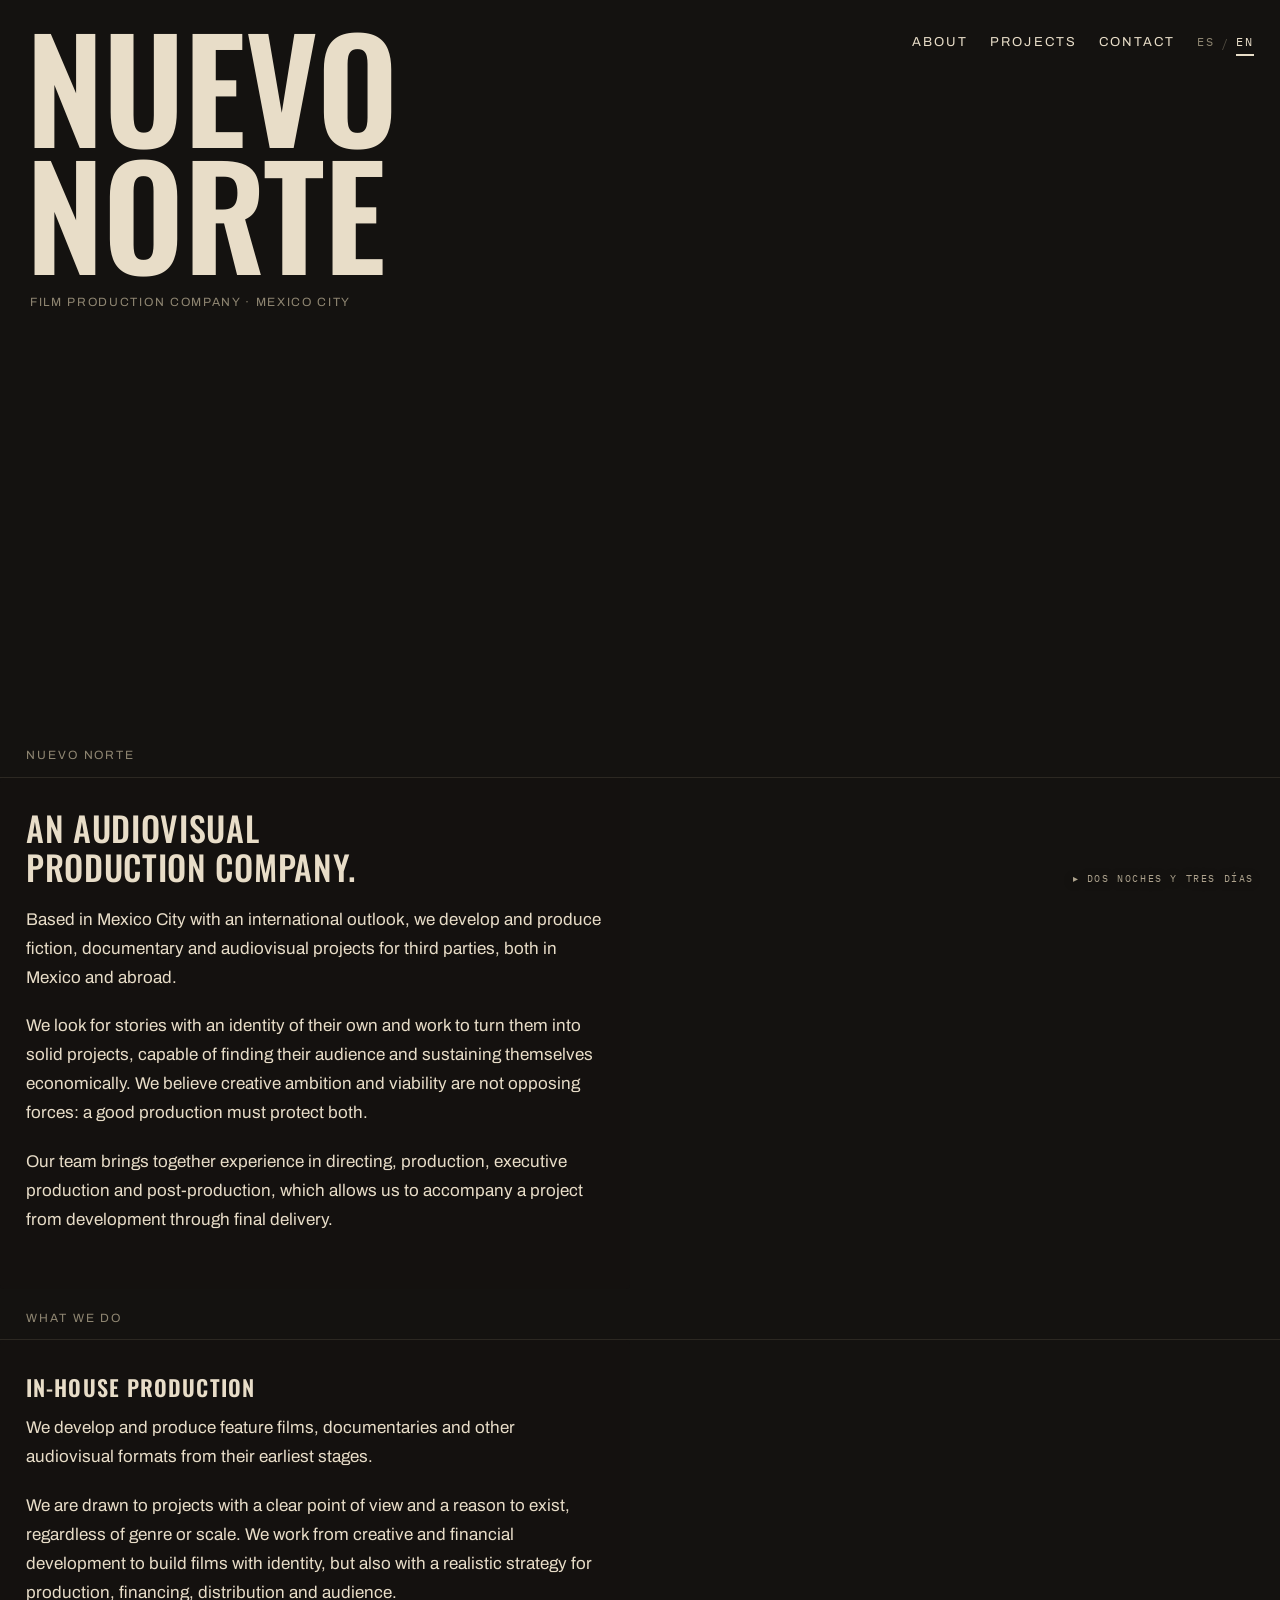
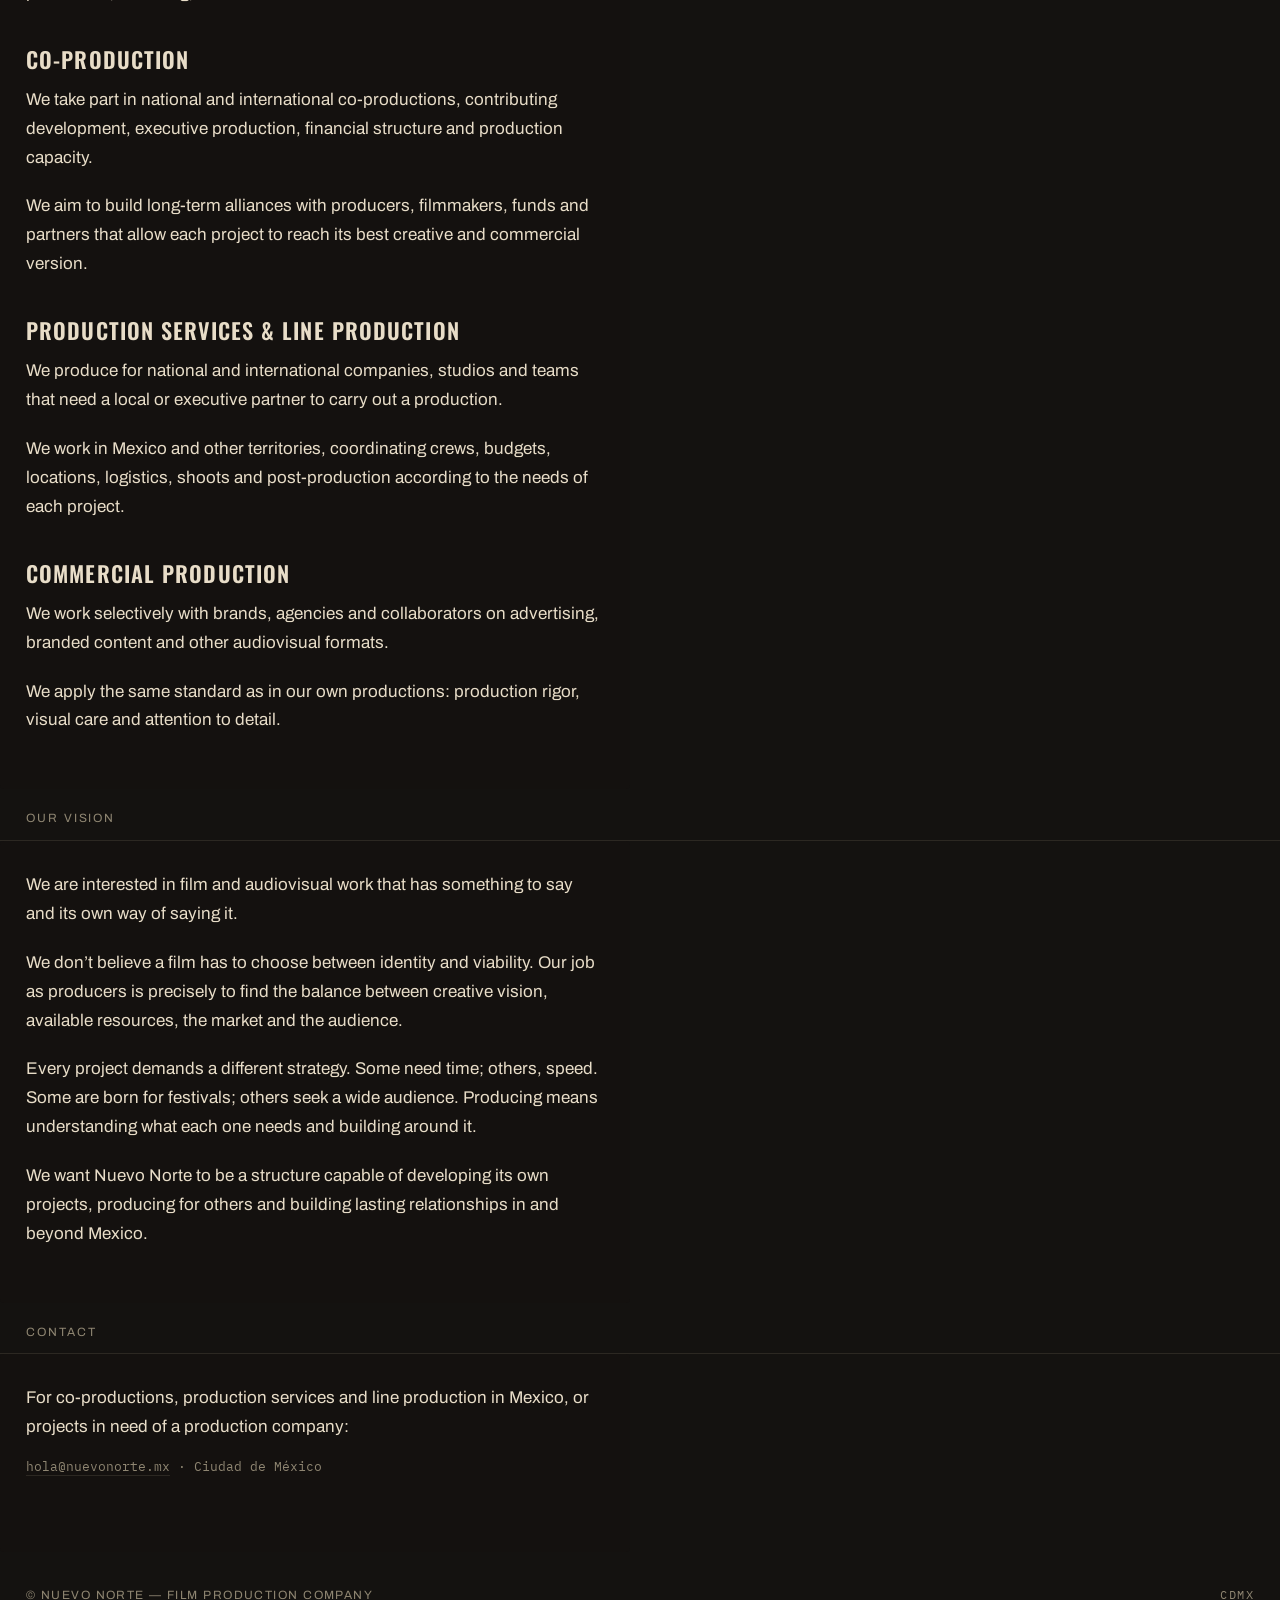
==== en/index.html @ 0685eb6e "Versión EN bajo /en/ + switch ES/EN (ES default) Co-Authored-By: Claude Fable 5 <noreply@anthropic.c" ====
<!doctype html>
<html lang="en">
<head>
<meta charset="utf-8">
<meta name="viewport" content="width=device-width,initial-scale=1">
<title>Nuevo Norte — Film Production Company</title>
<meta name="description" content="Film production company in Mexico City. Fiction and documentary; production services, line production and co-production.">
<link rel="canonical" href="https://nuevonorte.mx/en/">
<meta property="og:type" content="website">
<meta property="og:site_name" content="Nuevo Norte">
<meta property="og:title" content="Nuevo Norte — Casa productora de cine">
<meta property="og:description" content="Film production company in Mexico City. Fiction and documentary; production services, line production and co-production.">
<meta property="og:url" content="https://nuevonorte.mx/en/">
<link rel="icon" href="../favicon.svg" type="image/svg+xml">
<meta name="theme-color" content="#141210">
<link rel="preconnect" href="https://fonts.googleapis.com"><link rel="preconnect" href="https://fonts.gstatic.com" crossorigin><link href="https://fonts.googleapis.com/css2?family=Oswald:wght@500;600&family=Archivo:wght@400;500&family=IBM+Plex+Mono:wght@400&display=swap" rel="stylesheet">
<link rel="stylesheet" href="../style.css">
</head>
<body>
<header>
  <div>
    <h1 class="giant"><a href="index.html"><span>Nuevo</span><span>Norte</span></a></h1>
    <p class="sub">Film production company &middot; Mexico City</p>
  </div>
  <nav>
    <a href="index.html#casa">About</a>
    <a href="proyectos.html">Projects</a>
    <a href="index.html#contacto">Contact</a>
    <span class="navlang mono"><a href="../index.html">ES</a><i>/</i><a class="on">EN</a></span>
  </nav>
</header>
<div id="reel" aria-hidden="true"><video muted playsinline preload="auto" disablepictureinpicture></video><div class="veil"></div></div><div id="reelcap" class="mono"></div>
<script>
(function(){
  var VC=[
   {s:"../assets/reel/reel1.mp4",c:"Bajo el Mismo Sol"},
   {s:"../assets/reel/reel2.mp4",c:"Bajo el Mismo Sol"},
   {s:"../assets/reel/reel3.mp4",c:"Bajo el Mismo Sol"},
   {s:"../assets/reel/reel4.mp4",c:"Bajo el Mismo Sol"},
   {s:"../assets/reel/reel5.mp4",c:"Bajo el Mismo Sol"},
   {s:"../assets/reel/reel6.mp4",c:"Bajo el Mismo Sol"},
   {s:"../assets/reel/reel7_sentir.mp4",c:"El Sentir de las Monta\u00f1as"},
   {s:"../assets/reel/reel8_sentir.mp4",c:"El Sentir de las Monta\u00f1as"},
   {s:"../assets/reel/reel9_sentir.mp4",c:"El Sentir de las Monta\u00f1as"},
   {s:"../assets/reel/reel_2y3a.mp4",c:"Dos Noches y Tres D\u00edas"},
   {s:"../assets/reel/reel_2y3b.mp4",c:"Dos Noches y Tres D\u00edas"}];
  if(!matchMedia('(min-width:640px)').matches)return;
  if(matchMedia('(prefers-reduced-motion: reduce)').matches)return;
  for(var i=VC.length-1;i>0;i--){var j=Math.floor(Math.random()*(i+1)),t=VC[i];VC[i]=VC[j];VC[j]=t;}
  var wrap=document.getElementById('reel'),cap=document.getElementById('reelcap'),
      v=wrap.querySelector('video'),n=0;
  document.documentElement.classList.add('reel-on');
  document.body.classList.add('reel-on');
  function play(){
    var it=VC[n%VC.length];n++;
    v.src=it.s;v.load();cap.textContent='\u25b8 '+it.c;
    var p=v.play();if(p&&p.catch)p.catch(function(){});
  }
  v.addEventListener('playing',function(){wrap.classList.add('play');});
  v.addEventListener('ended',play);
  v.addEventListener('error',function(){play();});
  play();
})();
</script>

<div class="gatespace"></div>

<div class="seclabel" id="casa">Nuevo Norte</div>
<div class="prose">
  <p class="lead">An audiovisual production company.</p>
  <p>Based in Mexico City with an international outlook, we develop and produce
  fiction, documentary and audiovisual projects for third parties, both in
  Mexico and abroad.</p>
  <p>We look for stories with an identity of their own and work to turn them
  into solid projects, capable of finding their audience and sustaining
  themselves economically. We believe creative ambition and viability are not
  opposing forces: a good production must protect both.</p>
  <p>Our team brings together experience in directing, production, executive
  production and post-production, which allows us to accompany a project from
  development through final delivery.</p>
</div>

<div class="seclabel" id="hacemos">What we do</div>
<div class="prose">
  <h3>In-house production</h3>
  <p>We develop and produce feature films, documentaries and other audiovisual
  formats from their earliest stages.</p>
  <p>We are drawn to projects with a clear point of view and a reason to exist,
  regardless of genre or scale. We work from creative and financial
  development to build films with identity, but also with a realistic strategy
  for production, financing, distribution and audience.</p>
  <h3>Co-production</h3>
  <p>We take part in national and international co-productions, contributing
  development, executive production, financial structure and production
  capacity.</p>
  <p>We aim to build long-term alliances with producers, filmmakers, funds and
  partners that allow each project to reach its best creative and commercial
  version.</p>
  <h3>Production Services &amp; Line Production</h3>
  <p>We produce for national and international companies, studios and teams
  that need a local or executive partner to carry out a production.</p>
  <p>We work in Mexico and other territories, coordinating crews, budgets,
  locations, logistics, shoots and post-production according to the needs of
  each project.</p>
  <h3>Commercial production</h3>
  <p>We work selectively with brands, agencies and collaborators on
  advertising, branded content and other audiovisual formats.</p>
  <p>We apply the same standard as in our own productions: production rigor,
  visual care and attention to detail.</p>
</div>

<div class="seclabel" id="vision">Our vision</div>
<div class="prose">
  <p>We are interested in film and audiovisual work that has something to say
  and its own way of saying it.</p>
  <p>We don&rsquo;t believe a film has to choose between identity and viability. Our
  job as producers is precisely to find the balance between creative vision,
  available resources, the market and the audience.</p>
  <p>Every project demands a different strategy. Some need time; others, speed.
  Some are born for festivals; others seek a wide audience. Producing means
  understanding what each one needs and building around it.</p>
  <p>We want Nuevo Norte to be a structure capable of developing its own
  projects, producing for others and building lasting relationships in and
  beyond Mexico.</p>
</div>

<div class="seclabel" id="contacto">Contact</div>
<div class="contact">
  <p>For co-productions, production services and line production in Mexico, or
  projects in need of a production company:</p>
  <p class="mono"><a href="mailto:hola@nuevonorte.mx">hola@nuevonorte.mx</a> &middot; Ciudad de M&eacute;xico</p>
</div>
<footer>
  <span>&copy; Nuevo Norte &mdash; Film production company</span>
  <span class="mono">CDMX</span>
</footer>
</body>
</html>
---- style.css ----
:root{--cream:#e8ddc8;--ink:#141210;--muted:#8f8672;--line:#2c2822;--linec:#d5c9b0;--bg:#e8ddc8}
html.dark{--cream:#141210;--ink:#e8ddc8;--linec:#2c2822;--bg:#141210}
#mode{cursor:pointer}
*{box-sizing:border-box}
html{scroll-behavior:smooth}
body{margin:0;display:flex;flex-direction:column;min-height:100vh;
  background:var(--bg);color:var(--ink);
  font:16px/1.55 "Archivo",-apple-system,Helvetica,Arial,sans-serif}
a{color:inherit;text-decoration:none}
.mono{font-family:"IBM Plex Mono",ui-monospace,Menlo,monospace}

/* ---------- header ---------- */
header{display:flex;justify-content:space-between;align-items:flex-start;
  padding:22px 26px 0}
header nav{display:flex;gap:22px;font-size:13px;letter-spacing:.16em;
  text-transform:uppercase;padding-top:10px;flex-wrap:wrap}
.gatespace{height:62vh}
header nav a{border-bottom:2px solid transparent;padding-bottom:3px}
header nav a:hover,header nav a.on{border-color:var(--ink)}
/* interruptor de idioma, junto al ◐ */
header nav .navlang{display:inline-flex;align-items:center;font-size:12px;
  letter-spacing:.16em;color:var(--muted)}
header nav .navlang a{border-bottom:2px solid transparent;padding-bottom:3px}
header nav .navlang a.on{color:var(--ink);border-color:var(--ink)}
header nav .navlang i{font-style:normal;opacity:.5;margin:0 6px}
.giant{font-family:"Oswald","Arial Narrow",sans-serif;font-weight:600;
  text-transform:uppercase;line-height:.9;letter-spacing:-.005em;margin:0;
  font-size:clamp(56px,11vw,150px)}
.giant a{display:block}
/* alineación óptica: en Oswald la T, F y V traen distinto aire a la
   izquierda (12, 61 y 22 milésimas de em); estos márgenes lo anulan
   para que las tres líneas arranquen en la misma vertical */
.giant span{display:block}
.giant .gt{margin-left:-.012em}
.giant .gf{margin-left:-.061em}
.giant .gv{margin-left:-.022em}
.sub{margin:18px 0 0 4px;font-size:12px;letter-spacing:.14em;
  text-transform:uppercase;color:var(--muted)}

/* ---------- index band ---------- */
.band{background:#141210;color:#e8ddc8}

.cells{display:grid;grid-template-columns:repeat(3,1fr)}
.cell{position:relative;aspect-ratio:4/3;overflow:hidden;display:block;
  border-right:1px solid var(--line);border-bottom:1px solid var(--line)}
.cell img{position:absolute;inset:0;width:100%;height:100%;object-fit:cover;
  opacity:0;transform:scale(1.03);transition:opacity .45s,transform .8s}
.cell:hover img,.cell:focus-visible img{opacity:1;transform:scale(1)}
.cell .idx{position:absolute;left:16px;top:14px;z-index:2;font-size:11px;
  color:var(--muted)}
.cell .t{position:absolute;left:16px;bottom:36px;z-index:2;
  font-family:"Oswald","Arial Narrow",sans-serif;font-weight:500;font-size:22px;
  text-transform:uppercase;letter-spacing:.04em;line-height:1.05;max-width:85%}
.cell .m{position:absolute;left:16px;bottom:14px;z-index:2;font-size:11px;
  color:var(--muted)}
.cell:hover .t,.cell:hover .m,.cell:hover .idx{text-shadow:0 1px 14px rgba(0,0,0,.65)}
.cell:hover .m,.cell:hover .idx{color:#e8ddc8}


/* ---------- featured film cell ---------- */
.feature{position:relative;display:block;aspect-ratio:21/9;overflow:hidden;
  border-bottom:1px solid var(--line)}
.feature video{position:absolute;inset:0;width:100%;height:100%;object-fit:cover;opacity:.85}
.feature:hover video{opacity:1}
.feature img{position:absolute;inset:0;width:100%;height:100%;object-fit:cover;
  opacity:0;transform:scale(1.02);transition:opacity .45s,transform .8s}
.feature:hover img,.feature:focus-visible img{opacity:1;transform:scale(1)}
.feature .t{position:absolute;left:26px;bottom:44px;z-index:2;
  font-family:"Oswald","Arial Narrow",sans-serif;font-weight:600;
  font-size:clamp(30px,5vw,64px);text-transform:uppercase;letter-spacing:.03em;
  line-height:1}
.feature .m{position:absolute;left:26px;bottom:18px;z-index:2;font-size:11px;
  color:var(--muted)}
.feature:hover .t,.feature:hover .m{text-shadow:0 1px 18px rgba(0,0,0,.7)}
.feature:hover .m{color:#e8ddc8}
.seclabel{padding:20px 26px 12px;font-size:12px;letter-spacing:.16em;
  text-transform:uppercase;color:var(--muted);border-bottom:1px solid var(--line)}
.band .seclabel{border-top:1px solid var(--line)}

/* ---------- portada ---------- */
.gate .feature{aspect-ratio:21/8}
.gate .feature img{opacity:.55}
.feature img.gs,.cell img.gs{opacity:0;transform:none;
  transition:opacity 1.2s ease}
.feature img.gs.on,.cell img.gs.on{opacity:1;animation:kb 9s ease-out forwards}
.cell.live .t,.cell.live .m,.cell.live .idx{
  text-shadow:0 1px 14px rgba(0,0,0,.65)}
.cell.live .m,.cell.live .idx{color:#e8ddc8}
.feature.live .t,.feature.live .m{text-shadow:0 1px 18px rgba(0,0,0,.7)}
.feature.live .m{color:#e8ddc8}
@keyframes kb{from{transform:scale(1.04)}
  to{transform:scale(1.13) translate(-1.5%,1%)}}
@media(prefers-reduced-motion:reduce){.feature img.gs.on{animation:none}}
.gate .feature:hover img{opacity:1}
/* puertas solo-palabras: sin imágenes; en la portada el reel se ve a través */
html.reel-on .textgate{background:transparent}
.textgate .feature{aspect-ratio:auto;min-height:120px;background:transparent;
  border-top:1px solid var(--linec)}
/* portada: solo las tres palabras, sin líneas ni conteos, altura como las portadas originales */
.herogate .feature{border:0;aspect-ratio:21/8}
.textgate .feature:hover .t{letter-spacing:.02em;color:#fff}
.textgate .feature .t{text-shadow:0 1px 24px rgba(0,0,0,.65)}

/* ---------- reel de fondo (portada y cv) ---------- */
html.reel-on{background:#141210}
body.reel-on{--ink:#e8ddc8;--muted:#8f8672;--linec:#2c2822;background:transparent}
body.reel-on .band{background:rgba(20,18,16,.62)}
body.reel-on .band.textgate{background:transparent}
body.reel-on .cv{background:rgba(20,18,16,.55);border-radius:4px;
  padding-left:26px;padding-right:26px}
body.reel-on footer{padding-bottom:64px}
#reel{position:fixed;inset:0;z-index:-2;overflow:hidden;background:#141210;
  opacity:0;transition:opacity .6s ease}
body.reel-on #reel{opacity:1}
#reel video{width:100%;height:100%;object-fit:cover;display:block;
  opacity:0;transition:opacity .6s ease}
#reel.play video{opacity:1}
#reel .veil{position:absolute;inset:0;
  background:linear-gradient(180deg,rgba(20,18,16,.8),rgba(20,18,16,.62) 45%,
    rgba(20,18,16,.88))}
#reelcap{position:fixed;right:26px;bottom:14px;z-index:3;font-size:10px;
  letter-spacing:.16em;text-transform:uppercase;color:#c9bda4;opacity:0;
  transition:opacity .6s ease;pointer-events:none;max-width:70vw;
  text-align:right;text-shadow:0 1px 10px rgba(0,0,0,.8)}
body.reel-on #reelcap{opacity:.85}
#reel img{position:absolute;inset:0;width:100%;height:100%;
  object-fit:cover;opacity:0;transition:opacity .7s ease}
#reel.imgon img{opacity:1;animation:kb 12s ease-out forwards}
body.reel-on .info{text-shadow:0 1px 16px rgba(0,0,0,.8)}
body.reel-on .info .mono{color:#c9bda4}

/* ---------- video ---------- */
.player{background:#141210;padding:0}
.player video{width:100%;display:block;max-height:82vh}
.vwrap{position:relative;width:100%;aspect-ratio:16/9}
.vwrap iframe{position:absolute;inset:0;width:100%;height:100%;border:0}
.gallery .player{max-width:1100px;margin:0 auto 56px;padding:0 26px}

/* ---------- botones enlace ---------- */
.btns{display:flex;gap:14px;flex-wrap:wrap;margin-top:22px}
.btns a{display:inline-block;border:1px solid var(--ink);padding:10px 18px;
  font-size:12px;letter-spacing:.14em;text-transform:uppercase}
.btns a:hover{background:var(--ink);color:var(--bg)}

/* ---------- project page ---------- */
.phead{padding:26px 26px 30px}
.ptitle{font-family:"Oswald","Arial Narrow",sans-serif;font-weight:600;
  text-transform:uppercase;line-height:.95;margin:20px 0 14px;
  font-size:clamp(38px,7vw,92px)}
.pmeta{display:flex;gap:26px;flex-wrap:wrap;font-size:12px;letter-spacing:.12em;
  text-transform:uppercase;color:var(--muted)}
.pnotes{max-width:62ch;margin:22px 0 0;font-size:15px;line-height:1.65}
.gallery{background:#141210;padding:56px 0}
.gallery figure{margin:0 auto 56px;max-width:1100px;padding:0 26px}
.gallery figure:last-child{margin-bottom:0}
.gallery img{width:100%;height:auto;display:block}
.gallery .n{color:var(--muted);font-size:11px;margin-top:10px;letter-spacing:.08em}

/* ---------- lightbox (foto en grande, fondo negro) ---------- */
.gallery figure img{cursor:zoom-in}
.lb{position:fixed;inset:0;background:#000;display:none;align-items:center;
  justify-content:center;z-index:60}
.lb.on{display:flex}
.lb img{max-width:94vw;max-height:92vh;display:block;cursor:e-resize}
.lb button{position:absolute;background:none;border:0;color:#e8ddc8;
  font-family:inherit;font-size:26px;line-height:1;cursor:pointer;
  padding:18px;opacity:.6;transition:opacity .2s}
.lb button:hover{opacity:1}
.lbx{top:10px;right:12px;font-size:30px}
.lbp{left:6px;top:50%;transform:translateY(-50%)}
.lbn{right:6px;top:50%;transform:translateY(-50%)}
.lbc{position:absolute;bottom:16px;left:0;right:0;text-align:center;
  color:#8a8378;font-size:11px;letter-spacing:.12em}
@media(max-width:640px){.lbp,.lbn{display:none}}
.pnav{display:flex;justify-content:space-between;padding:26px;font-size:12px;
  letter-spacing:.12em;text-transform:uppercase}
.pnav a:hover{border-bottom:2px solid var(--ink)}

/* ---------- info ---------- */
.info{padding:30px 26px 60px;max-width:70ch}
.info p{font-size:17px;line-height:1.7}
.info .mono{color:var(--muted);font-size:13px}

/* ---------- cv ---------- */
.cv{padding:10px 26px 60px;max-width:860px}
.cv .cvhead{margin:24px 0 8px;font-size:17px}
.cv .cvcontact{color:var(--muted);font-size:15px;margin-bottom:8px}
.cv h3{font-family:"Oswald","Arial Narrow",sans-serif;font-weight:600;
  text-transform:uppercase;letter-spacing:.06em;font-size:26px;
  margin:44px 0 6px;border-bottom:2px solid var(--ink);padding-bottom:8px}
.cv dl{margin:0}
.cv .cvrow{display:flex;justify-content:space-between;gap:24px;align-items:baseline;
  padding:12px 0;border-bottom:1px solid var(--linec)}
.cv .cvrow dt{font-size:17px;flex:1 1 auto;min-width:0}
.cv .cvrow dd{margin:0;font-size:14px;color:var(--muted);letter-spacing:.08em;
  text-transform:uppercase;flex:none;white-space:nowrap}
.cv .cvmeta{font-size:13px;color:var(--muted);letter-spacing:.08em;
  text-transform:uppercase;margin-top:3px}
.cv .cvgroup{margin:22px 0 4px;font-size:20px;letter-spacing:.14em;
  text-transform:uppercase;color:var(--muted)}
.cv .cvdetail{font-size:15px;color:var(--muted);margin-top:2px}
.cv .cvlang{margin:6px 0 0;font-size:11px;letter-spacing:.16em;
  text-transform:uppercase;color:var(--muted)}
.cv .cvlang a{border-bottom:1px solid transparent;padding-bottom:2px}
.cv .cvlang a:hover{border-color:var(--muted)}
.cv .cvlang a.on{color:var(--ink);border-color:var(--ink)}
.cv .cvlang i{font-style:normal;opacity:.5;margin:0 8px}
.cv dt a{border-bottom:1px solid var(--linec)}
.cv dt a:hover{border-color:var(--ink)}
@media(max-width:640px){.cv .cvrow{flex-direction:column;gap:2px}
  .cv .cvrow dd{white-space:normal}}

footer{display:flex;justify-content:space-between;flex-wrap:wrap;gap:10px;
  margin-top:auto;padding:34px 26px;font-size:12px;letter-spacing:.12em;text-transform:uppercase;
  color:var(--muted)}
footer a:hover{color:var(--ink)}
.band+footer{border-top:none}
@media(max-width:900px){.cells{grid-template-columns:repeat(2,1fr)}}
@media(max-width:560px){
  .cells{grid-template-columns:1fr}
  .gatespace{height:44vh}
  .cell img{opacity:1;transform:none}
  .cell .m,.cell .idx{color:#e8ddc8}
  .cell .t,.cell .m,.cell .idx{text-shadow:0 1px 14px rgba(0,0,0,.65)}
  .feature img,.gate .feature img{opacity:1}
  .feature .t,.feature .m{text-shadow:0 1px 18px rgba(0,0,0,.7)}
}
/* móvil: menú chico arriba a la derecha, junto al nombre (como escritorio) */
@media(max-width:639px){
  header{padding:16px 16px 0}
  header nav{font-size:10px;letter-spacing:.12em;gap:7px 12px;
    padding-top:4px;justify-content:flex-end;text-align:right;
    flex:0 1 46%}
}
@media(prefers-reduced-motion:reduce){*{transition:none!important}}

/* ---------- Nuevo Norte ---------- */
.prose{padding:30px 26px 54px;max-width:70ch}
.prose p{font-size:17px;line-height:1.7;margin:0 0 20px}
.prose p:last-child{margin-bottom:0}
.prose .lead{font-family:"Oswald","Arial Narrow",sans-serif;font-weight:500;
  text-transform:uppercase;font-size:clamp(22px,3.4vw,34px);line-height:1.15;
  letter-spacing:.02em;max-width:24ch;text-wrap:balance}
.proj{display:block;padding:34px 26px 30px;border-bottom:1px solid var(--line)}
.proj:last-child{border-bottom:none}
.proj .t{font-family:"Oswald","Arial Narrow",sans-serif;font-weight:600;
  font-size:clamp(30px,5vw,64px);text-transform:uppercase;letter-spacing:.03em;
  line-height:1;margin:0 0 12px;color:#e8ddc8}
.proj .m{display:flex;gap:26px;flex-wrap:wrap;font-size:11px;letter-spacing:.12em;
  text-transform:uppercase;color:#8f8672;margin-bottom:14px}
.proj .n{max-width:62ch;font-size:15px;line-height:1.65;margin:0;color:#cfc4ac}
a.proj:hover .t{letter-spacing:.05em}
a.proj:hover .m{color:#e8ddc8}
.contact{padding:30px 26px 60px;max-width:70ch}
.contact p{font-size:17px;line-height:1.7;margin:0 0 14px}
.contact .mono{color:var(--muted);font-size:13px}
.contact a{border-bottom:1px solid var(--linec)}
.contact a:hover{border-color:var(--ink)}
body.reel-on .prose,body.reel-on .contact{background:rgba(20,18,16,.55);
  border-radius:4px}
body.reel-on .seclabel{border-color:var(--linec)}
.gatespace{height:46vh}
@media(max-width:639px){.gatespace{height:20vh}}
/* proyectos como portadas (estilo film.html) */
.band .feature{border-bottom:1px solid var(--line)}
.band .feature video{opacity:.85}
.band .feature:hover video{opacity:1}
.band .feature .t{color:#e8ddc8}
.band .feature .m{max-width:85%}
.feature.txt{aspect-ratio:auto;min-height:180px;display:flex;flex-direction:column;
  justify-content:flex-end;padding:0 0 0 0}
.feature.txt .t{position:static;margin:0 0 8px 26px;padding-top:44px}
.feature.txt .m{position:static;margin:0 0 18px 26px}
.feature.txt:hover .t{letter-spacing:.05em}
@media(max-width:560px){.band .feature .m{position:absolute;bottom:14px}}
.feature.still img{opacity:.8;transform:none}
.feature.still:hover img{opacity:1}
.nflip{display:inline-block;transform:scaleX(-1)}
.prose h3{font-family:"Oswald","Arial Narrow",sans-serif;font-weight:600;
  text-transform:uppercase;letter-spacing:.05em;font-size:22px;margin:34px 0 10px}
.prose h3:first-child{margin-top:0}
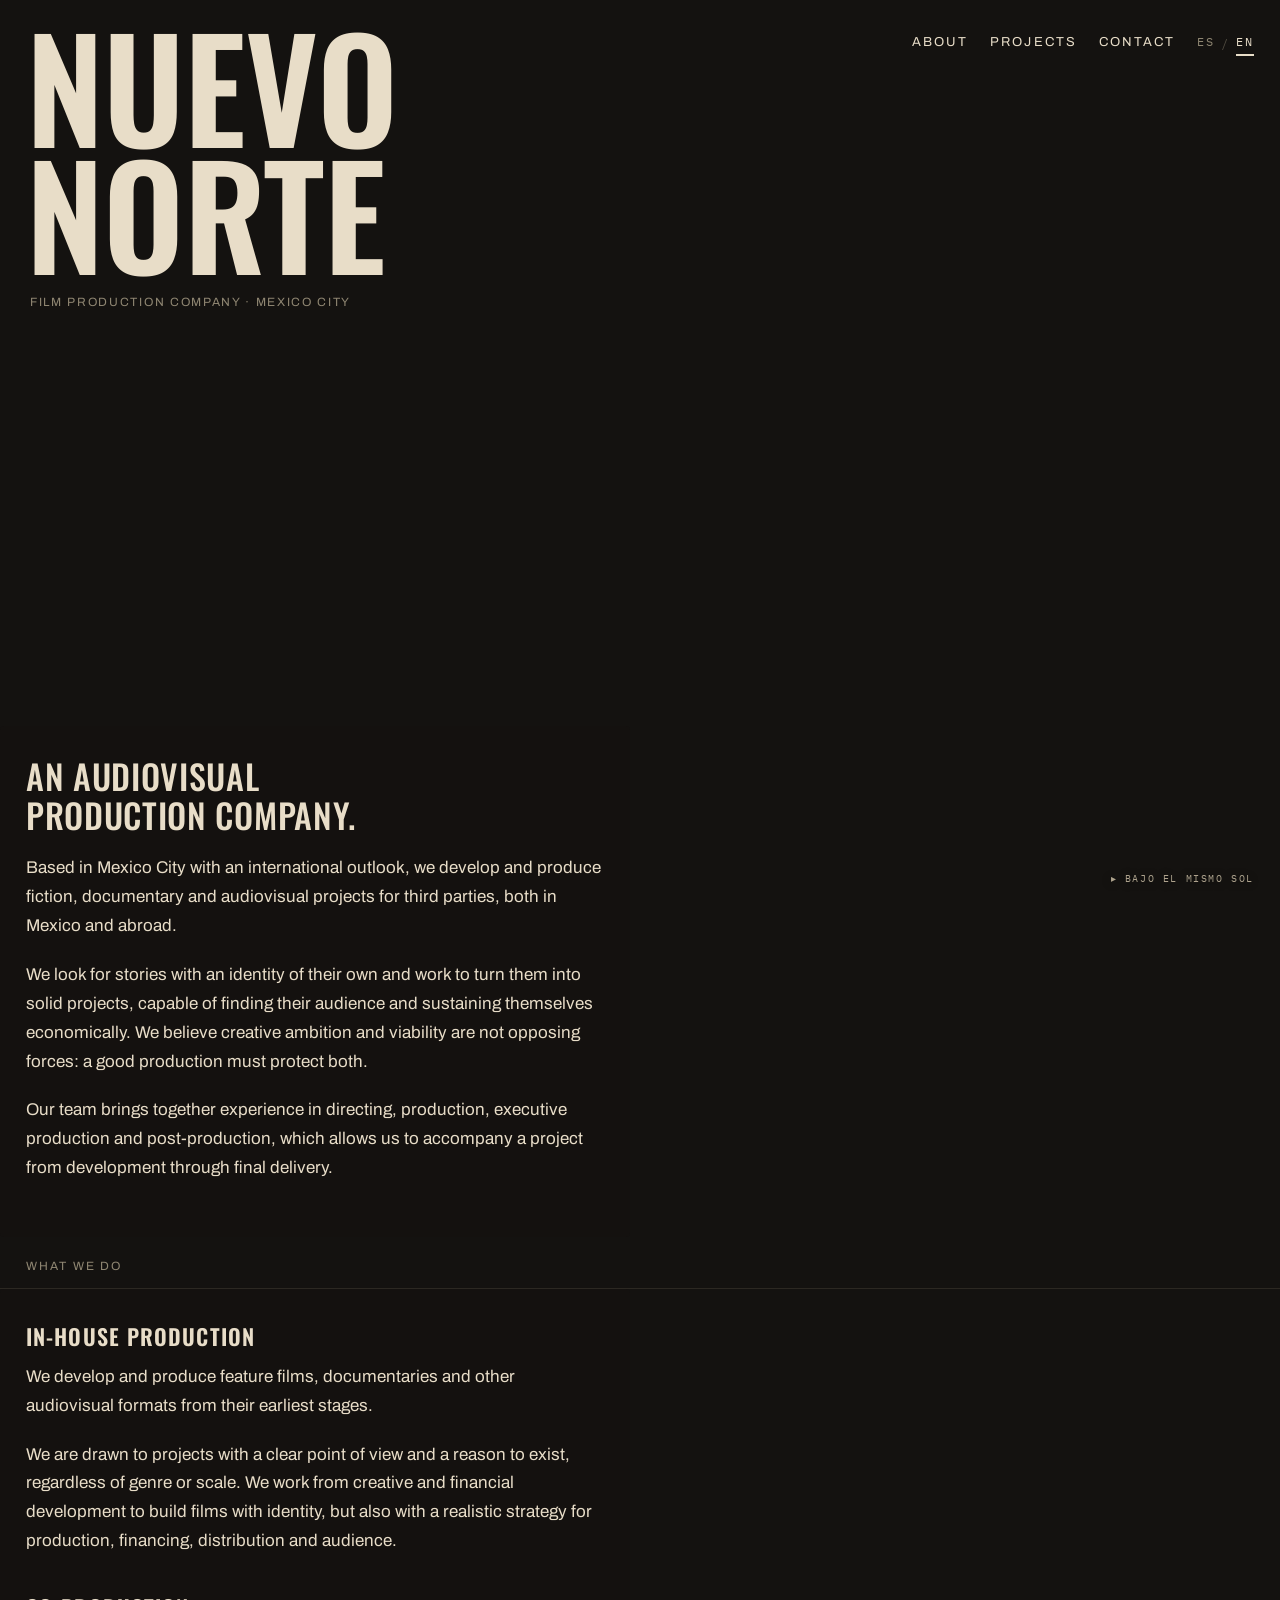
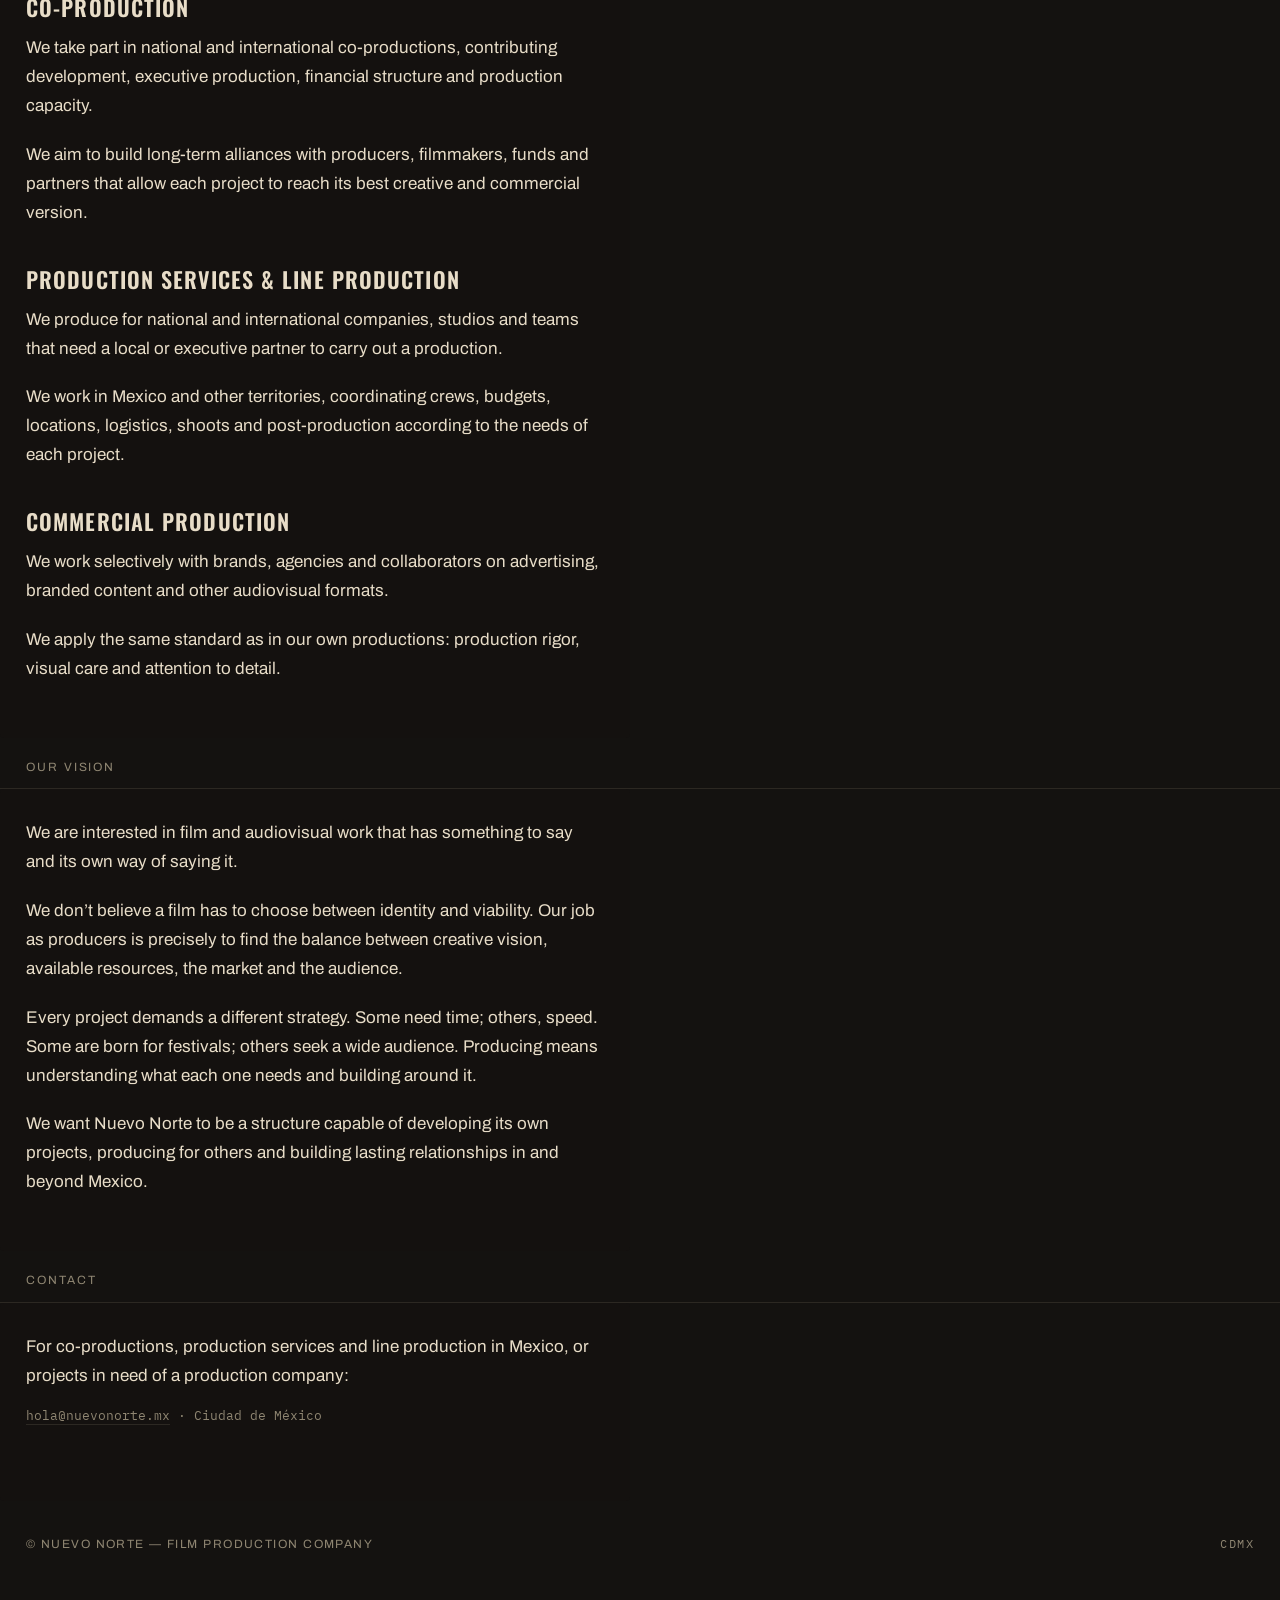
==== commit 42960791: "Quitar la etiqueta 'Nuevo Norte' antes de la seccion La Casa (ES y EN) Co-Authored-By: Claude Fable " ====
--- a/en/index.html
+++ b/en/index.html
@@ -65,8 +65,7 @@
 
 <div class="gatespace"></div>
 
-<div class="seclabel" id="casa">Nuevo Norte</div>
-<div class="prose">
+<div class="prose" id="casa">
   <p class="lead">An audiovisual production company.</p>
   <p>Based in Mexico City with an international outlook, we develop and produce
   fiction, documentary and audiovisual projects for third parties, both in
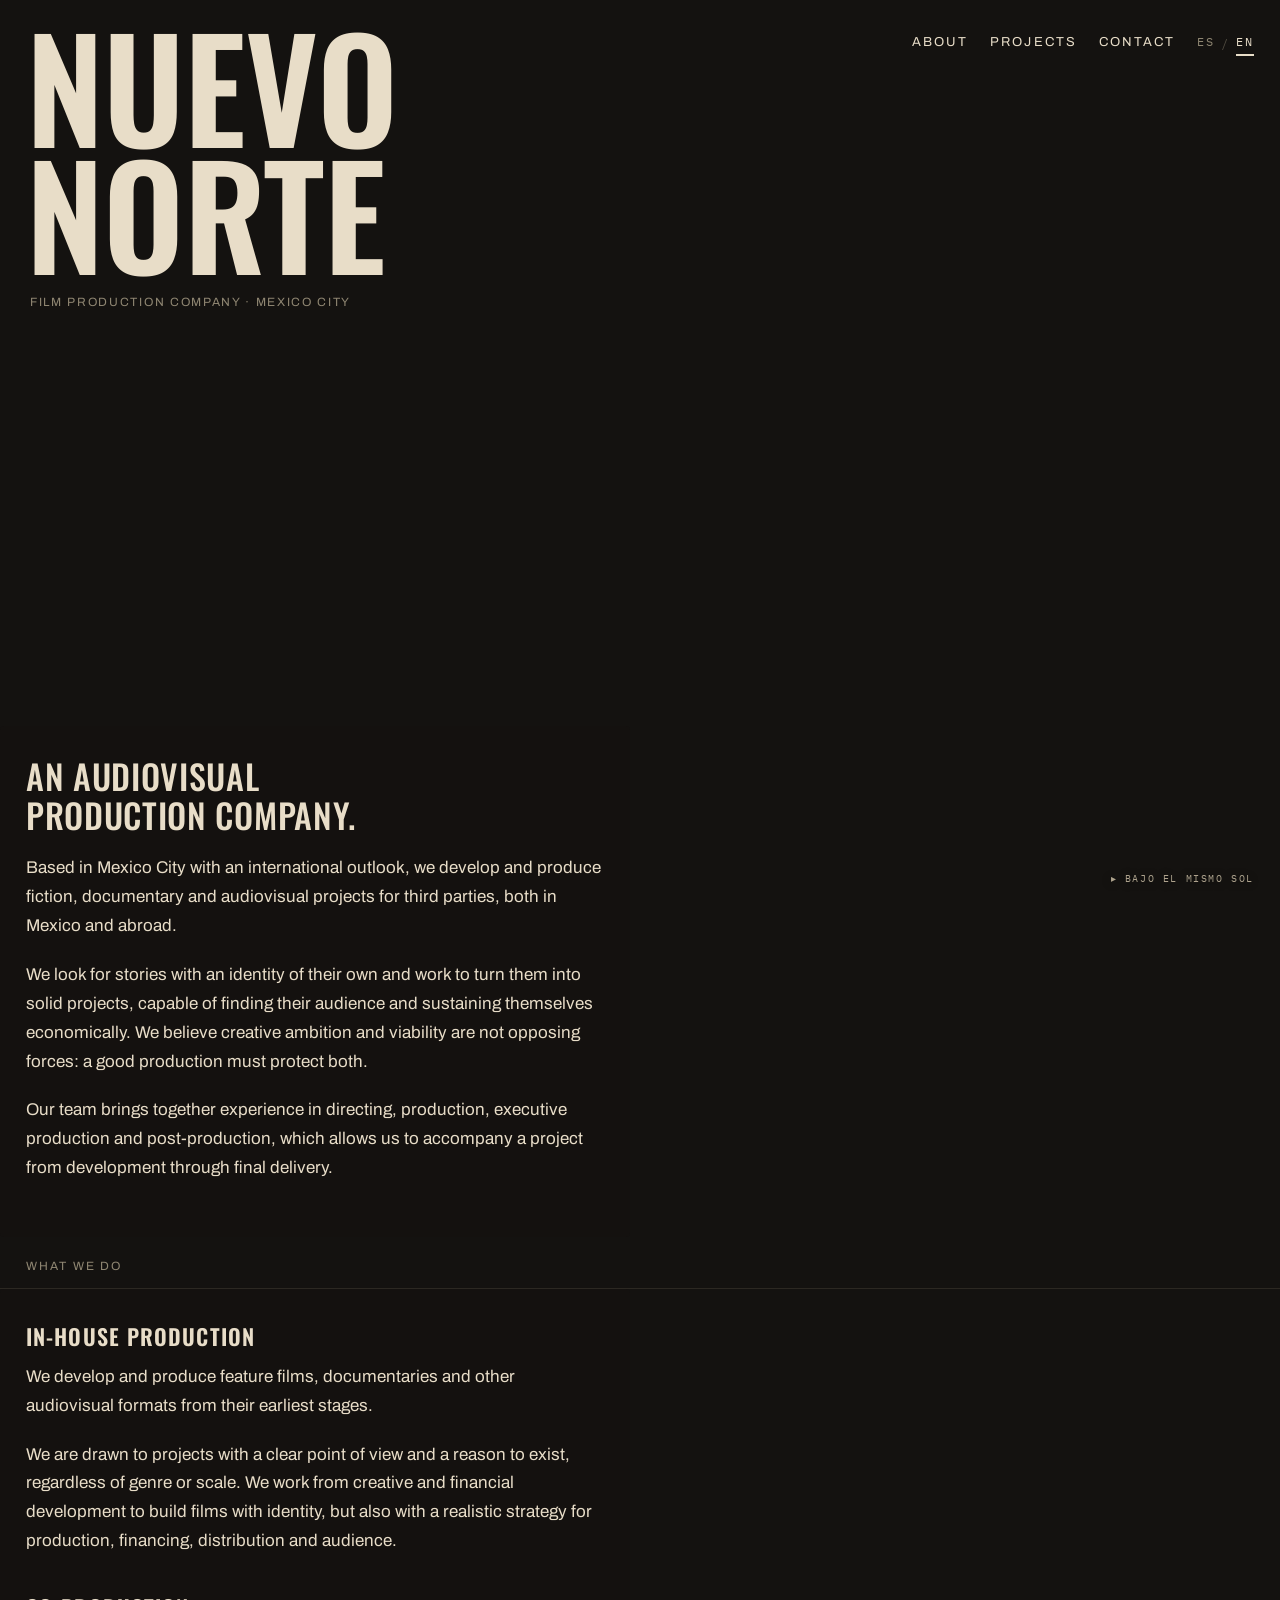
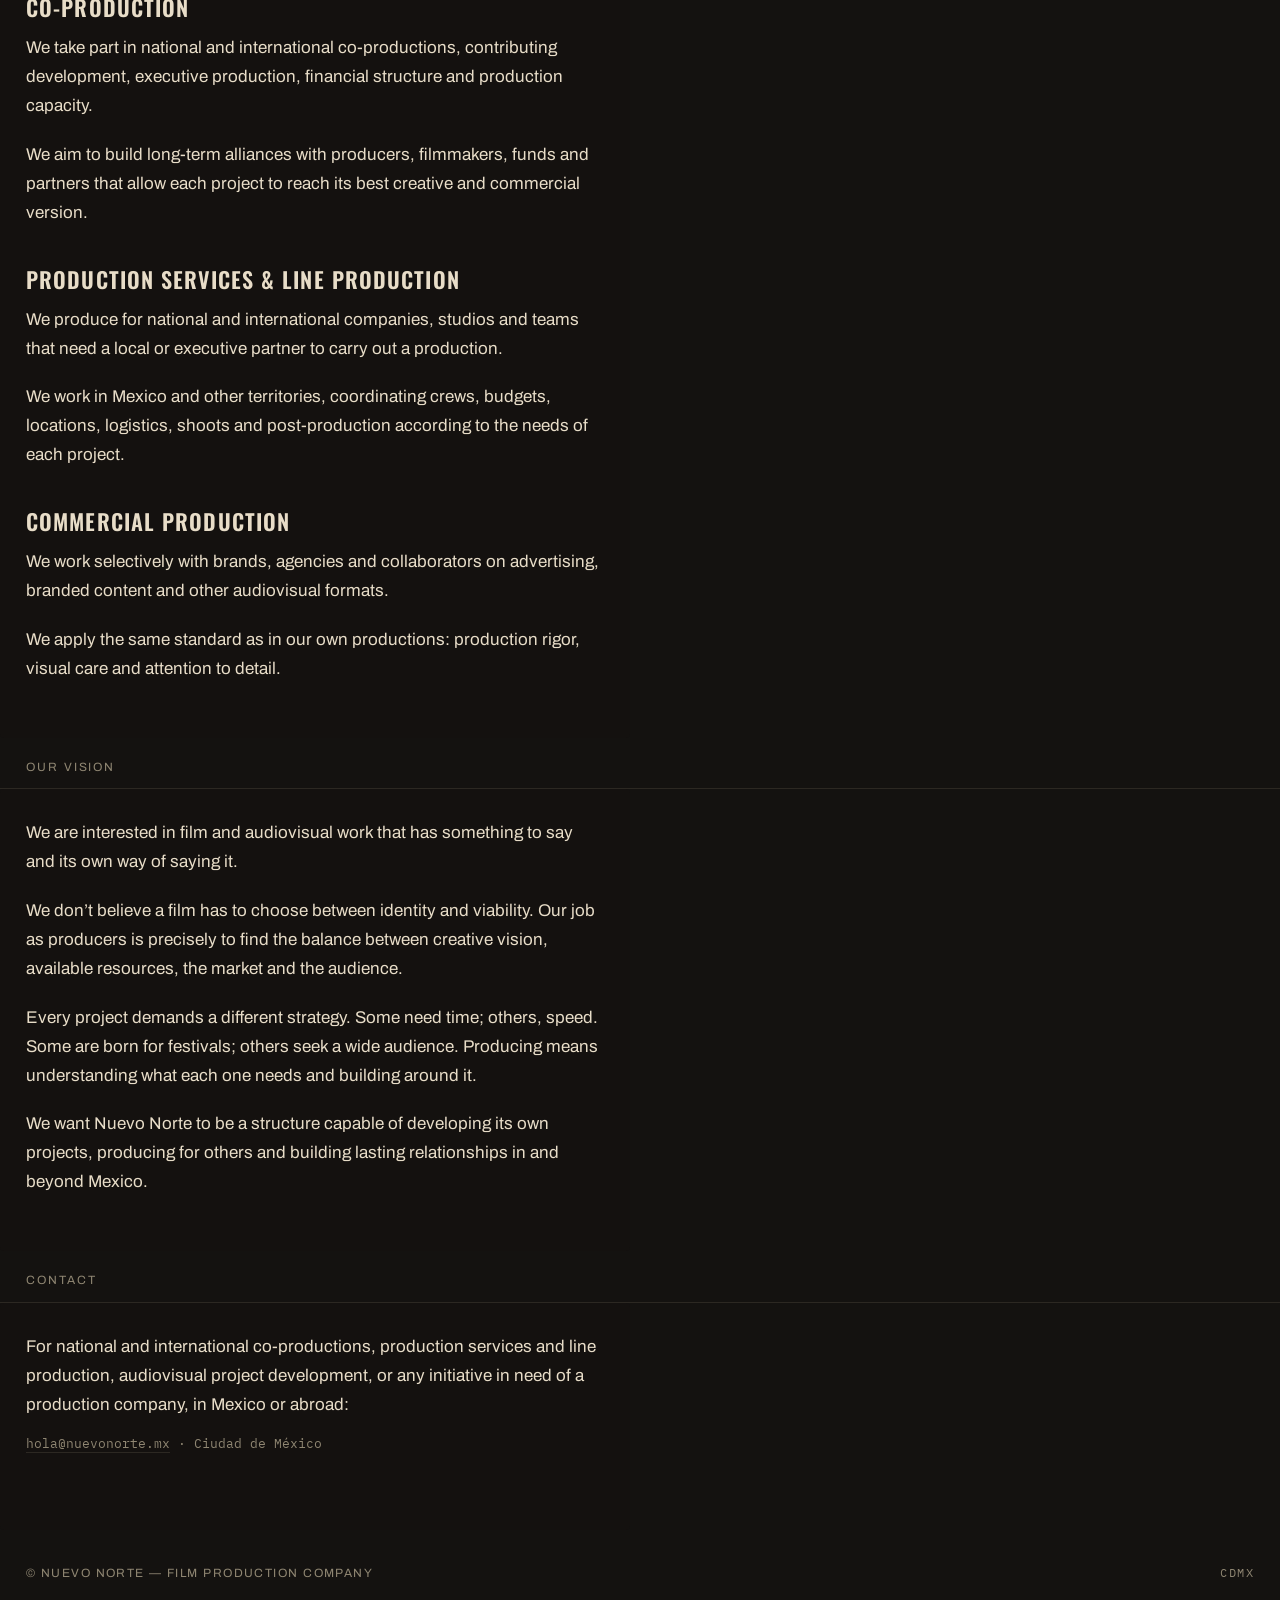
==== commit c08efeed: "Ampliar el texto de contacto y quitar el enfoque solo-Mexico (ES y EN) Co-Authored-By: Claude Fable " ====
--- a/en/index.html
+++ b/en/index.html
@@ -125,8 +125,9 @@
 
 <div class="seclabel" id="contacto">Contact</div>
 <div class="contact">
-  <p>For co-productions, production services and line production in Mexico, or
-  projects in need of a production company:</p>
+  <p>For national and international co-productions, production services and
+  line production, audiovisual project development, or any initiative in need
+  of a production company, in Mexico or abroad:</p>
   <p class="mono"><a href="mailto:hola@nuevonorte.mx">hola@nuevonorte.mx</a> &middot; Ciudad de M&eacute;xico</p>
 </div>
 <footer>
